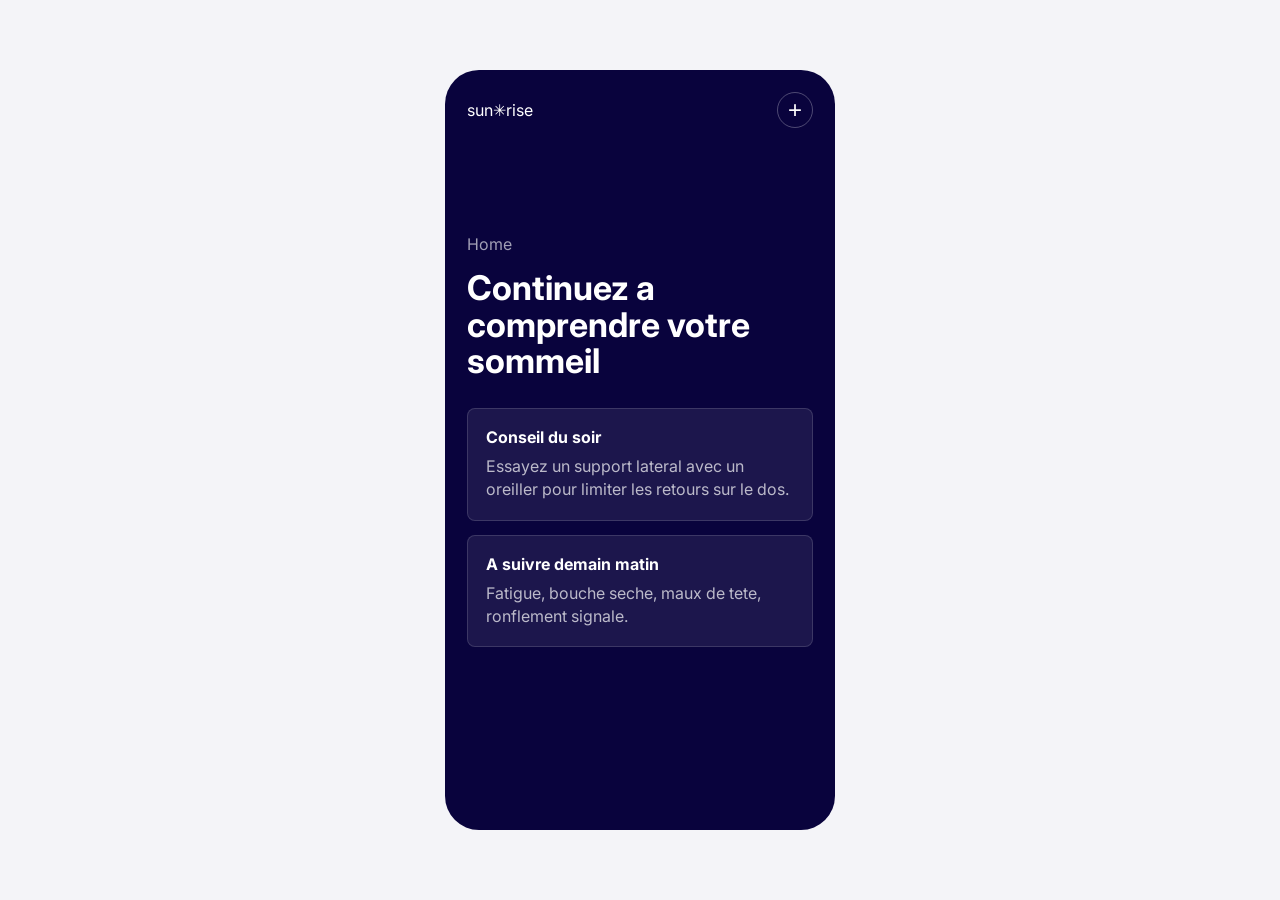
==== app/index.html @ aef542f1 "Segment Sunrise website and app prototype" ====
<!doctype html>
<html lang="fr">
  <head>
    <meta charset="UTF-8" />
    <meta name="viewport" content="width=device-width, initial-scale=1.0" />
    <title>Sunrise | App concept</title>
    <link rel="stylesheet" href="./styles.css" />
  </head>
  <body>
    <main class="app-shell">
      <section class="phone">
        <header>
          <span>sun✳rise</span>
          <button type="button">+</button>
        </header>
        <section class="app-content">
          <p>Home</p>
          <h1>Continuez a comprendre votre sommeil</h1>
          <article>
            <strong>Conseil du soir</strong>
            <span>Essayez un support lateral avec un oreiller pour limiter les retours sur le dos.</span>
          </article>
          <article>
            <strong>A suivre demain matin</strong>
            <span>Fatigue, bouche seche, maux de tete, ronflement signale.</span>
          </article>
        </section>
      </section>
    </main>
  </body>
</html>
---- app/styles.css ----
@import url('https://fonts.googleapis.com/css2?family=Inter:wght@400;600;700&display=swap');

* {
  box-sizing: border-box;
}

body {
  margin: 0;
  min-width: 320px;
  min-height: 100vh;
  display: grid;
  place-items: center;
  background: #f4f4f8;
  color: #fff;
  font-family: Inter, sans-serif;
}

.phone {
  width: min(390px, calc(100vw - 32px));
  min-height: 760px;
  padding: 22px;
  border-radius: 34px;
  background: #09033d;
}

.phone header {
  display: flex;
  align-items: center;
  justify-content: space-between;
}

.phone button {
  width: 36px;
  height: 36px;
  border: 1px solid rgba(255, 255, 255, 0.28);
  border-radius: 50%;
  background: transparent;
  color: #fff;
  font-size: 24px;
}

.app-content {
  padding-top: 90px;
}

.app-content p {
  color: rgba(255, 255, 255, 0.62);
}

.app-content h1 {
  margin: 0 0 28px;
  font-size: 34px;
  line-height: 1.08;
}

.app-content article {
  margin-top: 14px;
  padding: 18px;
  border: 1px solid rgba(255, 255, 255, 0.14);
  border-radius: 8px;
  background: rgba(255, 255, 255, 0.08);
}

.app-content strong,
.app-content span {
  display: block;
}

.app-content span {
  margin-top: 8px;
  color: rgba(255, 255, 255, 0.7);
  line-height: 1.45;
}
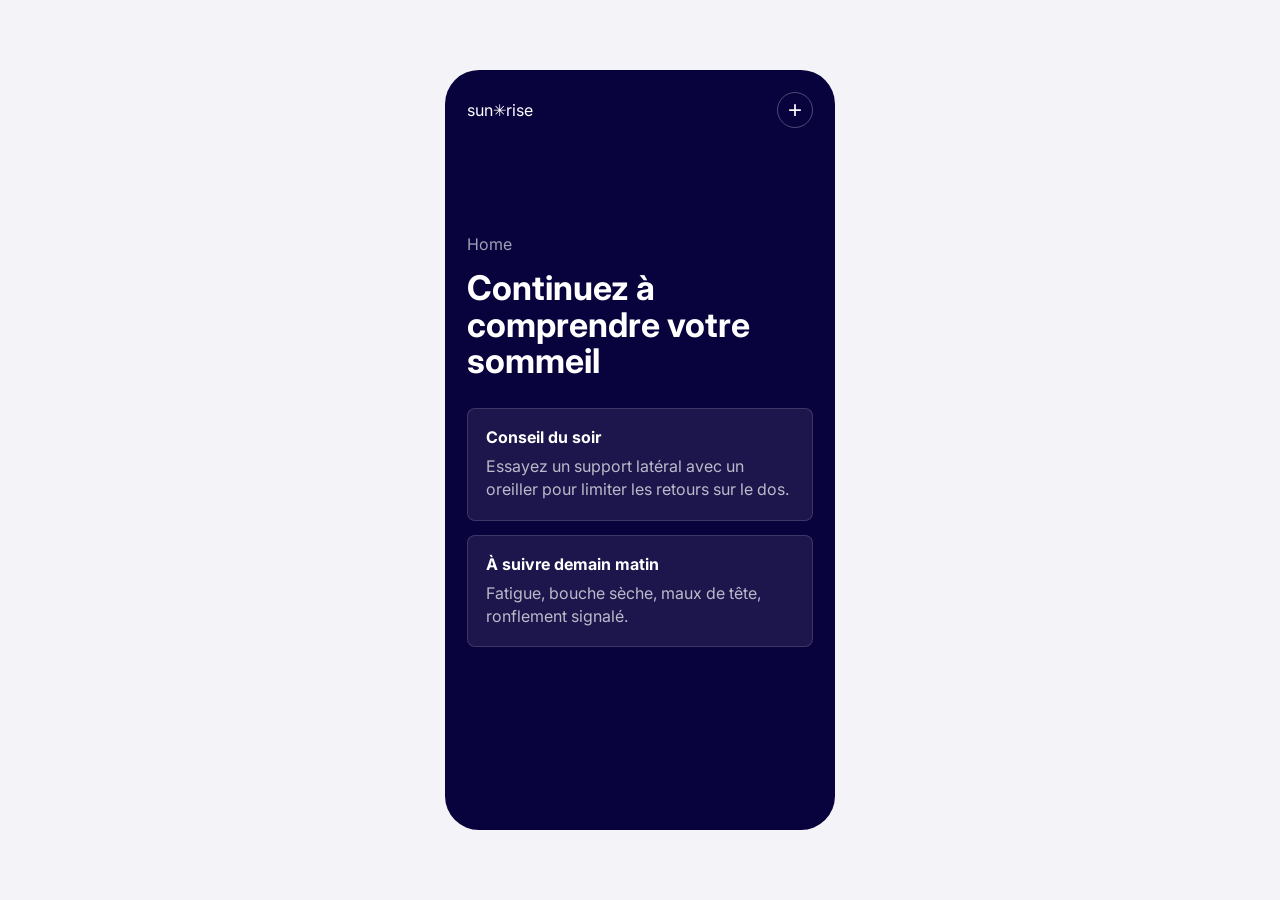
==== commit 66ed5976: "Polish Sunrise website app split" ====
--- a/app/index.html
+++ b/app/index.html
@@ -15,14 +15,14 @@
         </header>
         <section class="app-content">
           <p>Home</p>
-          <h1>Continuez a comprendre votre sommeil</h1>
+          <h1>Continuez à comprendre votre sommeil</h1>
           <article>
             <strong>Conseil du soir</strong>
-            <span>Essayez un support lateral avec un oreiller pour limiter les retours sur le dos.</span>
+            <span>Essayez un support latéral avec un oreiller pour limiter les retours sur le dos.</span>
           </article>
           <article>
-            <strong>A suivre demain matin</strong>
-            <span>Fatigue, bouche seche, maux de tete, ronflement signale.</span>
+            <strong>À suivre demain matin</strong>
+            <span>Fatigue, bouche sèche, maux de tête, ronflement signalé.</span>
           </article>
         </section>
       </section>
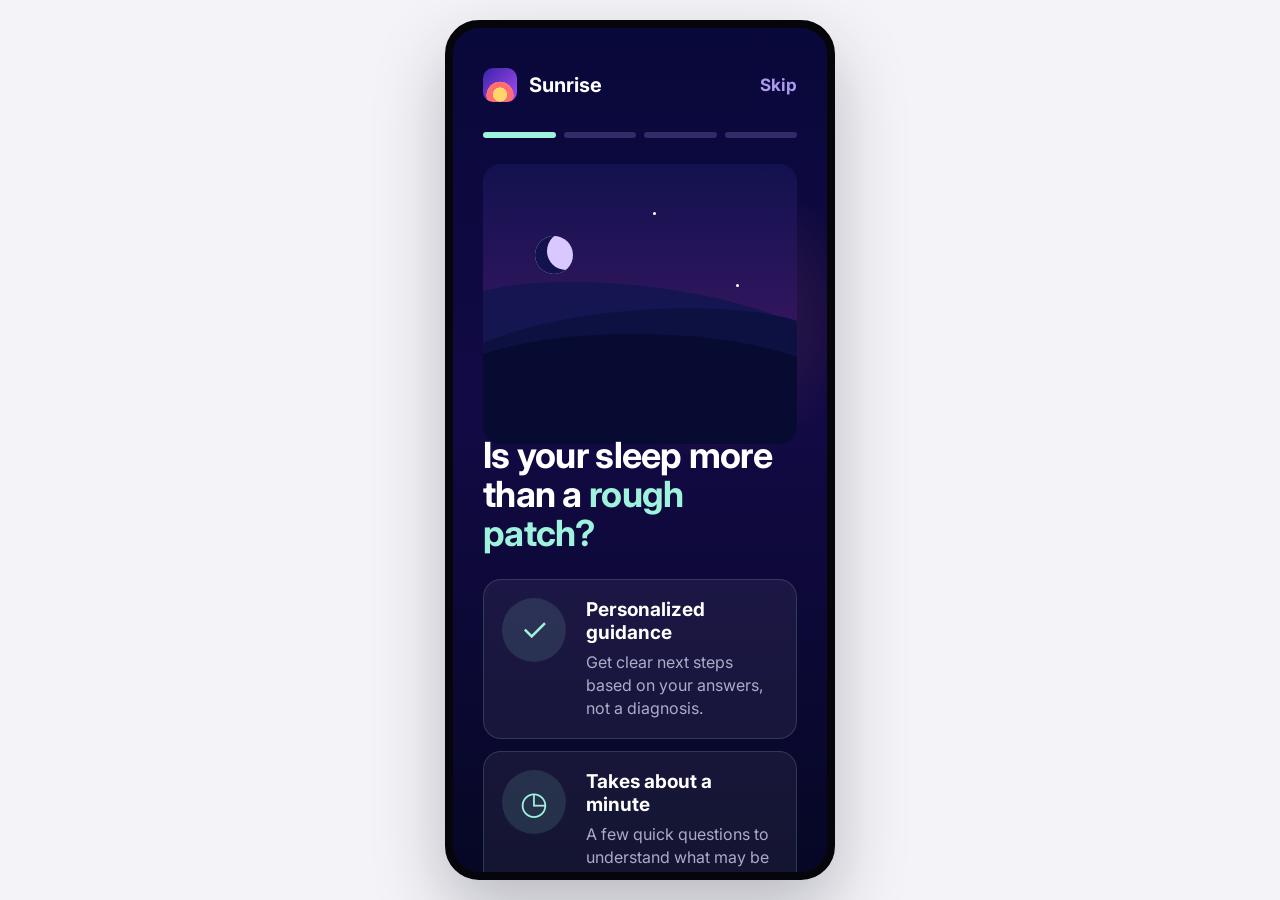
==== commit d1850c95: "Add Sunrise app onboarding prototype" ====
--- a/app/index.html
+++ b/app/index.html
@@ -7,23 +7,84 @@
     <link rel="stylesheet" href="./styles.css" />
   </head>
   <body>
-    <main class="app-shell">
+    <main class="app-shell" aria-label="Sunrise app prototype">
       <section class="phone">
-        <header>
-          <span>sun✳rise</span>
-          <button type="button">+</button>
-        </header>
-        <section class="app-content">
-          <p>Home</p>
-          <h1>Continuez à comprendre votre sommeil</h1>
-          <article>
-            <strong>Conseil du soir</strong>
-            <span>Essayez un support latéral avec un oreiller pour limiter les retours sur le dos.</span>
-          </article>
-          <article>
-            <strong>À suivre demain matin</strong>
-            <span>Fatigue, bouche sèche, maux de tête, ronflement signalé.</span>
-          </article>
+        <section class="screen intro-screen" aria-labelledby="intro-title">
+          <header class="app-topbar">
+            <div class="brand-lockup">
+              <div class="app-icon" aria-hidden="true"></div>
+              <strong>Sunrise</strong>
+            </div>
+            <a href="../website/apnee-du-sommeil.html">Skip</a>
+          </header>
+
+          <div class="progress-row" aria-hidden="true">
+            <span class="is-active"></span>
+            <span></span>
+            <span></span>
+            <span></span>
+          </div>
+
+          <div class="sleep-scene" aria-hidden="true">
+            <span class="moon"></span>
+            <span class="star star-one"></span>
+            <span class="star star-two"></span>
+            <span class="star star-three"></span>
+            <span class="sunrise"></span>
+            <span class="ridge ridge-back"></span>
+            <span class="ridge ridge-mid"></span>
+            <span class="ridge ridge-front"></span>
+          </div>
+
+          <section class="intro-copy">
+            <h1 id="intro-title">Is your sleep more than a <em>rough patch?</em></h1>
+            <article class="value-card">
+              <span class="card-icon shield-icon" aria-hidden="true"></span>
+              <div>
+                <strong>Personalized guidance</strong>
+                <p>Get clear next steps based on your answers, not a diagnosis.</p>
+              </div>
+            </article>
+            <article class="value-card">
+              <span class="card-icon clock-icon" aria-hidden="true"></span>
+              <div>
+                <strong>Takes about a minute</strong>
+                <p>A few quick questions to understand what may be disrupting your sleep.</p>
+              </div>
+            </article>
+            <a class="primary-action" href="#sleep-check">Let's get started</a>
+            <p class="secure-note">Private & secure</p>
+          </section>
+        </section>
+
+        <section id="sleep-check" class="screen question-screen" aria-labelledby="question-title">
+          <p class="eyebrow">Sleep check</p>
+          <h2 id="question-title">What have you already tried?</h2>
+          <div class="choice-list">
+            <button type="button">Changing sleep position</button>
+            <button type="button">Meditation or breathing</button>
+            <button type="button">Tracking symptoms</button>
+            <button type="button">Talking to a doctor without clear answers</button>
+          </div>
+        </section>
+
+        <section class="screen result-screen" aria-labelledby="result-title">
+          <p class="eyebrow">Your next steps</p>
+          <h2 id="result-title">Start with the smallest useful experiment.</h2>
+          <div class="recommendation-grid">
+            <article>
+              <strong>Tonight</strong>
+              <p>Try side-sleeping guidance and a short wind-down meditation.</p>
+            </article>
+            <article>
+              <strong>Learn</strong>
+              <p>Free education explains symptoms, sleep apnea signals, and when testing may help.</p>
+            </article>
+            <article>
+              <strong>Paid plan</strong>
+              <p>Unlock coaching, weekly check-ins, and the option to order a home sleep test.</p>
+            </article>
+          </div>
         </section>
       </section>
     </main>
--- a/app/styles.css
+++ b/app/styles.css
@@ -17,57 +17,269 @@
 
 .phone {
   width: min(390px, calc(100vw - 32px));
-  min-height: 760px;
+  height: min(860px, calc(100vh - 32px));
+  overflow-y: auto;
   padding: 22px;
   border-radius: 34px;
-  background: #09033d;
-}
-
-.phone header {
+  border: 8px solid #05050b;
+  background:
+    radial-gradient(circle at 70% 34%, rgba(255, 111, 91, 0.2), transparent 24%),
+    linear-gradient(180deg, #09083a 0%, #120a45 46%, #060725 100%);
+  box-shadow: 0 30px 70px rgba(10, 9, 32, 0.25);
+}
+
+.screen {
+  min-height: calc(100% - 4px);
+  padding: 18px 8px 26px;
+}
+
+.app-topbar,
+.brand-lockup {
   display: flex;
   align-items: center;
   justify-content: space-between;
 }
 
-.phone button {
-  width: 36px;
-  height: 36px;
-  border: 1px solid rgba(255, 255, 255, 0.28);
+.brand-lockup {
+  justify-content: flex-start;
+  gap: 12px;
+  font-size: 20px;
+}
+
+.app-topbar a {
+  color: #aa9bed;
+  font-size: 17px;
+  font-weight: 700;
+  text-decoration: none;
+}
+
+.app-icon {
+  width: 34px;
+  height: 34px;
+  border-radius: 10px;
+  background:
+    radial-gradient(circle at 50% 78%, #ffd66b 0 22%, transparent 23%),
+    radial-gradient(circle at 50% 80%, #ff6e72 0 42%, transparent 43%),
+    linear-gradient(135deg, #3924a8, #a94df5);
+}
+
+.progress-row {
+  margin: 30px 0 26px;
+  display: grid;
+  grid-template-columns: repeat(4, 1fr);
+  gap: 8px;
+}
+
+.progress-row span {
+  height: 6px;
+  border-radius: 999px;
+  background: rgba(170, 155, 237, 0.24);
+}
+
+.progress-row .is-active {
+  background: #9ff2dc;
+}
+
+.sleep-scene {
+  position: relative;
+  height: 280px;
+  overflow: hidden;
+  border-radius: 18px;
+  background:
+    radial-gradient(circle at 74% 74%, #ffdb84 0 9%, transparent 10%),
+    radial-gradient(circle at 72% 78%, rgba(255, 92, 113, 0.55), transparent 22%),
+    linear-gradient(180deg, #12124f 0%, #35165f 62%, #12092d 100%);
+}
+
+.moon {
+  position: absolute;
+  top: 72px;
+  left: 52px;
+  width: 38px;
+  height: 38px;
   border-radius: 50%;
-  background: transparent;
+  background: #d8c8ff;
+  box-shadow: 12px -4px 0 #12124f inset;
+}
+
+.star {
+  position: absolute;
+  width: 3px;
+  height: 3px;
+  border-radius: 50%;
+  background: #fff;
+}
+
+.star-one {
+  top: 48px;
+  left: 170px;
+}
+
+.star-two {
+  top: 120px;
+  right: 58px;
+}
+
+.star-three {
+  top: 156px;
+  left: 220px;
+}
+
+.ridge {
+  position: absolute;
+  right: -40px;
+  bottom: 0;
+  left: -40px;
+  height: 110px;
+  border-radius: 48% 52% 0 0;
+}
+
+.ridge-back {
+  bottom: 48px;
+  background: rgba(18, 21, 80, 0.88);
+  transform: rotate(6deg);
+}
+
+.ridge-mid {
+  bottom: 24px;
+  background: rgba(12, 17, 65, 0.94);
+  transform: rotate(-5deg);
+}
+
+.ridge-front {
+  background: #070b31;
+}
+
+.intro-copy {
+  margin-top: -8px;
+  position: relative;
+  z-index: 1;
+}
+
+.intro-copy h1 {
+  margin: 0 0 26px;
+  font-size: 36px;
+  line-height: 1.08;
+  letter-spacing: -0.02em;
+}
+
+.intro-copy h1 em {
+  color: #9ff2dc;
+  font-style: normal;
+}
+
+.value-card {
+  margin-top: 12px;
+  padding: 18px;
+  border: 1px solid rgba(159, 242, 220, 0.16);
+  border-radius: 18px;
+  background: rgba(255, 255, 255, 0.06);
+  display: grid;
+  grid-template-columns: 70px 1fr;
+  gap: 14px;
+}
+
+.card-icon {
+  width: 64px;
+  height: 64px;
+  border-radius: 50%;
+  background: rgba(159, 242, 220, 0.12);
+  display: grid;
+  place-items: center;
+}
+
+.card-icon::before {
+  color: #9ff2dc;
+  font-size: 32px;
+}
+
+.shield-icon::before {
+  content: "✓";
+}
+
+.clock-icon::before {
+  content: "◷";
+}
+
+.value-card strong,
+.recommendation-grid strong {
+  display: block;
+  font-size: 19px;
+}
+
+.value-card p,
+.recommendation-grid p {
+  margin: 7px 0 0;
+  color: rgba(232, 229, 255, 0.72);
+  line-height: 1.45;
+}
+
+.primary-action {
+  min-height: 64px;
+  margin-top: 22px;
+  border-radius: 999px;
+  background: linear-gradient(90deg, #8df0d0, #d5f4ff);
+  color: #09083a;
+  display: flex;
+  align-items: center;
+  justify-content: center;
+  font-size: 20px;
+  font-weight: 800;
+  text-decoration: none;
+}
+
+.secure-note {
+  margin: 18px 0 0;
+  color: #aa9bed;
+  text-align: center;
+}
+
+.question-screen,
+.result-screen {
+  border-top: 1px solid rgba(255, 255, 255, 0.12);
+}
+
+.eyebrow {
+  margin: 0 0 12px;
+  color: #9ff2dc;
+  font-size: 13px;
+  font-weight: 800;
+  letter-spacing: 0.12em;
+  text-transform: uppercase;
+}
+
+.question-screen h2,
+.result-screen h2 {
+  margin: 0 0 22px;
+  font-size: 30px;
+  line-height: 1.1;
+}
+
+.choice-list {
+  display: grid;
+  gap: 12px;
+}
+
+.choice-list button {
+  min-height: 58px;
+  padding: 0 18px;
+  border: 1px solid rgba(255, 255, 255, 0.14);
+  border-radius: 16px;
+  background: rgba(255, 255, 255, 0.07);
   color: #fff;
-  font-size: 24px;
-}
-
-.app-content {
-  padding-top: 90px;
-}
-
-.app-content p {
-  color: rgba(255, 255, 255, 0.62);
-}
-
-.app-content h1 {
-  margin: 0 0 28px;
-  font-size: 34px;
-  line-height: 1.08;
-}
-
-.app-content article {
-  margin-top: 14px;
+  font: inherit;
+  font-weight: 700;
+  text-align: left;
+}
+
+.recommendation-grid {
+  display: grid;
+  gap: 12px;
+}
+
+.recommendation-grid article {
   padding: 18px;
   border: 1px solid rgba(255, 255, 255, 0.14);
-  border-radius: 8px;
+  border-radius: 16px;
   background: rgba(255, 255, 255, 0.08);
 }
-
-.app-content strong,
-.app-content span {
-  display: block;
-}
-
-.app-content span {
-  margin-top: 8px;
-  color: rgba(255, 255, 255, 0.7);
-  line-height: 1.45;
-}
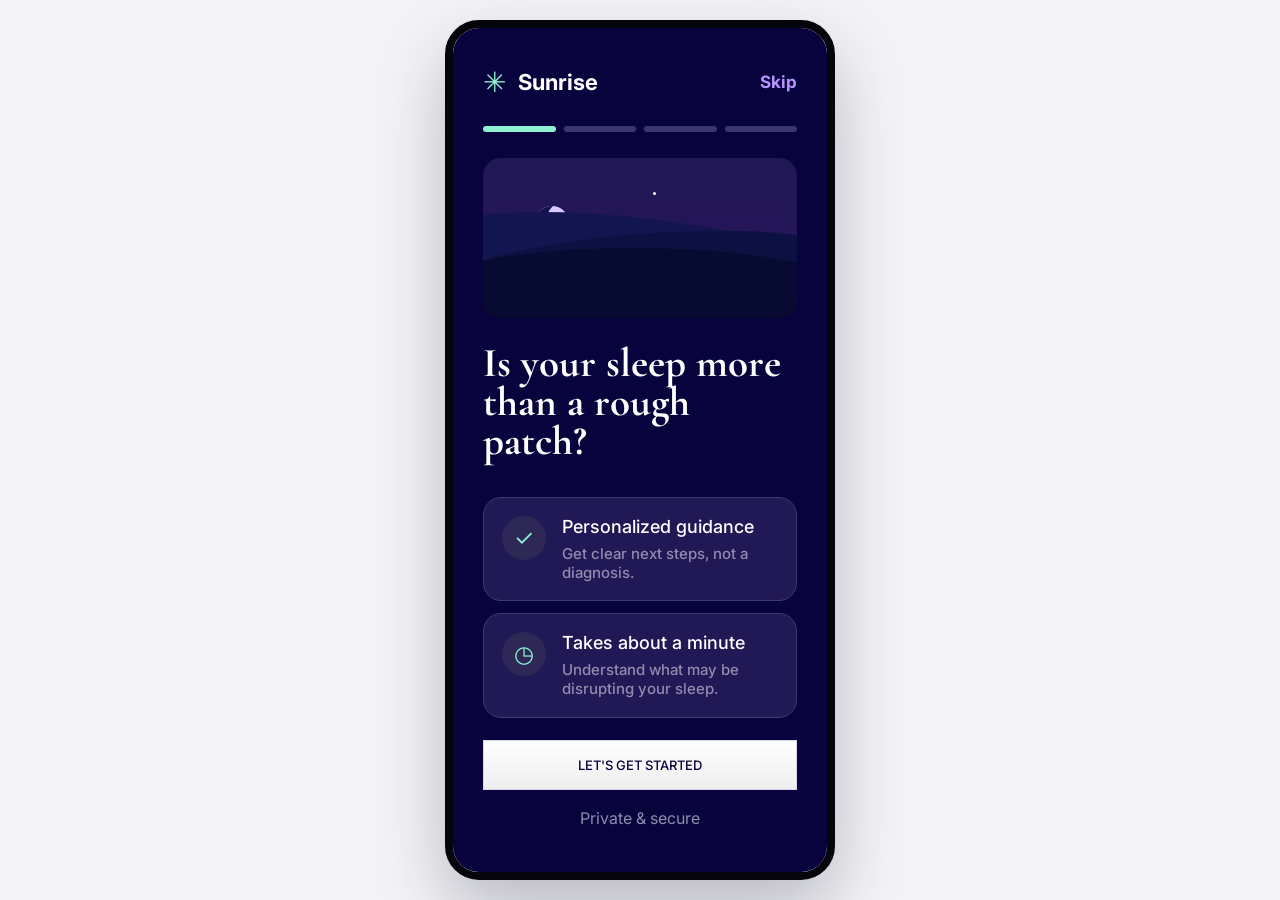
==== commit 611b630a: "Simplify Sunrise app onboarding screen" ====
--- a/app/index.html
+++ b/app/index.html
@@ -1,92 +1,85 @@
 <!doctype html>
 <html lang="fr">
-  <head>
-    <meta charset="UTF-8" />
-    <meta name="viewport" content="width=device-width, initial-scale=1.0" />
-    <title>Sunrise | App concept</title>
-    <link rel="stylesheet" href="./styles.css" />
-  </head>
-  <body>
-    <main class="app-shell" aria-label="Sunrise app prototype">
-      <section class="phone">
-        <section class="screen intro-screen" aria-labelledby="intro-title">
-          <header class="app-topbar">
-            <div class="brand-lockup">
-              <div class="app-icon" aria-hidden="true"></div>
-              <strong>Sunrise</strong>
-            </div>
-            <a href="../website/apnee-du-sommeil.html">Skip</a>
-          </header>
+    <head>
+        <meta charset="UTF-8" />
+        <meta name="viewport" content="width=device-width, initial-scale=1.0" />
+        <title>Sunrise | App concept</title>
+        <link rel="icon" href="../assets/favicon.ico" sizes="any" />
+        <link rel="stylesheet" href="./styles.css" />
+    </head>
+    <body>
+        <main class="app-shell" aria-label="Sunrise app prototype">
+            <section class="phone">
+                <section
+                    class="screen intro-screen"
+                    aria-labelledby="intro-title"
+                >
+                    <header class="app-topbar">
+                        <div class="brand-lockup">
+                            <span class="app-icon" aria-hidden="true"
+                                >&#10035;</span
+                            >
+                            <strong>Sunrise</strong>
+                        </div>
+                        <a href="../website/apnee-du-sommeil.html">Skip</a>
+                    </header>
 
-          <div class="progress-row" aria-hidden="true">
-            <span class="is-active"></span>
-            <span></span>
-            <span></span>
-            <span></span>
-          </div>
+                    <div class="progress-row" aria-hidden="true">
+                        <span class="is-active"></span>
+                        <span></span>
+                        <span></span>
+                        <span></span>
+                    </div>
 
-          <div class="sleep-scene" aria-hidden="true">
-            <span class="moon"></span>
-            <span class="star star-one"></span>
-            <span class="star star-two"></span>
-            <span class="star star-three"></span>
-            <span class="sunrise"></span>
-            <span class="ridge ridge-back"></span>
-            <span class="ridge ridge-mid"></span>
-            <span class="ridge ridge-front"></span>
-          </div>
+                    <div class="sleep-scene" aria-hidden="true">
+                        <span class="moon"></span>
+                        <span class="star star-one"></span>
+                        <span class="star star-two"></span>
+                        <span class="star star-three"></span>
+                        <span class="sunrise"></span>
+                        <span class="ridge ridge-back"></span>
+                        <span class="ridge ridge-mid"></span>
+                        <span class="ridge ridge-front"></span>
+                    </div>
 
-          <section class="intro-copy">
-            <h1 id="intro-title">Is your sleep more than a <em>rough patch?</em></h1>
-            <article class="value-card">
-              <span class="card-icon shield-icon" aria-hidden="true"></span>
-              <div>
-                <strong>Personalized guidance</strong>
-                <p>Get clear next steps based on your answers, not a diagnosis.</p>
-              </div>
-            </article>
-            <article class="value-card">
-              <span class="card-icon clock-icon" aria-hidden="true"></span>
-              <div>
-                <strong>Takes about a minute</strong>
-                <p>A few quick questions to understand what may be disrupting your sleep.</p>
-              </div>
-            </article>
-            <a class="primary-action" href="#sleep-check">Let's get started</a>
-            <p class="secure-note">Private & secure</p>
-          </section>
-        </section>
-
-        <section id="sleep-check" class="screen question-screen" aria-labelledby="question-title">
-          <p class="eyebrow">Sleep check</p>
-          <h2 id="question-title">What have you already tried?</h2>
-          <div class="choice-list">
-            <button type="button">Changing sleep position</button>
-            <button type="button">Meditation or breathing</button>
-            <button type="button">Tracking symptoms</button>
-            <button type="button">Talking to a doctor without clear answers</button>
-          </div>
-        </section>
-
-        <section class="screen result-screen" aria-labelledby="result-title">
-          <p class="eyebrow">Your next steps</p>
-          <h2 id="result-title">Start with the smallest useful experiment.</h2>
-          <div class="recommendation-grid">
-            <article>
-              <strong>Tonight</strong>
-              <p>Try side-sleeping guidance and a short wind-down meditation.</p>
-            </article>
-            <article>
-              <strong>Learn</strong>
-              <p>Free education explains symptoms, sleep apnea signals, and when testing may help.</p>
-            </article>
-            <article>
-              <strong>Paid plan</strong>
-              <p>Unlock coaching, weekly check-ins, and the option to order a home sleep test.</p>
-            </article>
-          </div>
-        </section>
-      </section>
-    </main>
-  </body>
+                    <section class="intro-copy">
+                        <h1 id="intro-title">
+                            Is your sleep more than a <em>rough patch?</em>
+                        </h1>
+                        <article class="value-card">
+                            <span
+                                class="card-icon shield-icon"
+                                aria-hidden="true"
+                            ></span>
+                            <div>
+                                <strong>Personalized guidance</strong>
+                                <p>Get clear next steps, not a diagnosis.</p>
+                            </div>
+                        </article>
+                        <article class="value-card">
+                            <span
+                                class="card-icon clock-icon"
+                                aria-hidden="true"
+                            ></span>
+                            <div>
+                                <strong>Takes about a minute</strong>
+                                <p>
+                                    Understand what may be disrupting your
+                                    sleep.
+                                </p>
+                            </div>
+                        </article>
+                        <footer class="intro-footer">
+                            <a
+                                class="primary-action"
+                                href="../website/apnee-du-sommeil.html"
+                                >Let's get started</a
+                            >
+                            <p class="secure-note">Private & secure</p>
+                        </footer>
+                    </section>
+                </section>
+            </section>
+        </main>
+    </body>
 </html>
--- a/app/styles.css
+++ b/app/styles.css
@@ -1,4 +1,17 @@
-@import url('https://fonts.googleapis.com/css2?family=Inter:wght@400;600;700&display=swap');
+@import url("https://fonts.googleapis.com/css2?family=Cormorant+Garamond:ital,wght@0,600;0,700;1,500;1,600&family=Inter:wght@400;500;600;700&display=swap");
+
+:root {
+  --color-app-bg: #09033d;
+  --color-app-panel: #1a124f;
+  --color-app-panel-soft: #211856;
+  --color-app-line: #40396e;
+  --color-app-text: #ffffff;
+  --color-app-muted: #918bad;
+  --color-app-accent: #8df0d0;
+  --color-app-link: #b594ff;
+  --font-body: Inter, sans-serif;
+  --font-display: "Cormorant Garamond", serif;
+}
 
 * {
   box-sizing: border-box;
@@ -11,26 +24,31 @@
   display: grid;
   place-items: center;
   background: #f4f4f8;
-  color: #fff;
-  font-family: Inter, sans-serif;
+  color: var(--color-app-text);
+  font-family: var(--font-body);
 }
 
 .phone {
   width: min(390px, calc(100vw - 32px));
   height: min(860px, calc(100vh - 32px));
   overflow-y: auto;
+  scrollbar-width: none;
   padding: 22px;
   border-radius: 34px;
   border: 8px solid #05050b;
-  background:
-    radial-gradient(circle at 70% 34%, rgba(255, 111, 91, 0.2), transparent 24%),
-    linear-gradient(180deg, #09083a 0%, #120a45 46%, #060725 100%);
+  background: var(--color-app-bg);
   box-shadow: 0 30px 70px rgba(10, 9, 32, 0.25);
+}
+
+.phone::-webkit-scrollbar {
+  display: none;
 }
 
 .screen {
   min-height: calc(100% - 4px);
   padding: 18px 8px 26px;
+  display: flex;
+  flex-direction: column;
 }
 
 .app-topbar,
@@ -43,24 +61,25 @@
 .brand-lockup {
   justify-content: flex-start;
   gap: 12px;
-  font-size: 20px;
+  font-size: 22px;
+}
+
+.brand-lockup strong {
+  font-weight: 700;
 }
 
 .app-topbar a {
-  color: #aa9bed;
+  color: var(--color-app-link);
   font-size: 17px;
   font-weight: 700;
   text-decoration: none;
 }
 
 .app-icon {
-  width: 34px;
-  height: 34px;
-  border-radius: 10px;
-  background:
-    radial-gradient(circle at 50% 78%, #ffd66b 0 22%, transparent 23%),
-    radial-gradient(circle at 50% 80%, #ff6e72 0 42%, transparent 43%),
-    linear-gradient(135deg, #3924a8, #a94df5);
+  color: var(--color-app-accent);
+  font-size: 28px;
+  font-weight: 400;
+  line-height: 1;
 }
 
 .progress-row {
@@ -73,30 +92,30 @@
 .progress-row span {
   height: 6px;
   border-radius: 999px;
-  background: rgba(170, 155, 237, 0.24);
+  background: #3d356c;
 }
 
 .progress-row .is-active {
-  background: #9ff2dc;
+  background: var(--color-app-accent);
 }
 
 .sleep-scene {
   position: relative;
-  height: 280px;
+  height: 160px;
   overflow: hidden;
   border-radius: 18px;
   background:
     radial-gradient(circle at 74% 74%, #ffdb84 0 9%, transparent 10%),
     radial-gradient(circle at 72% 78%, rgba(255, 92, 113, 0.55), transparent 22%),
-    linear-gradient(180deg, #12124f 0%, #35165f 62%, #12092d 100%);
+    linear-gradient(180deg, #211856 0%, #25155a 62%, #09033d 100%);
 }
 
 .moon {
   position: absolute;
-  top: 72px;
+  top: 48px;
   left: 52px;
-  width: 38px;
-  height: 38px;
+  width: 34px;
+  height: 34px;
   border-radius: 50%;
   background: #d8c8ff;
   box-shadow: 12px -4px 0 #12124f inset;
@@ -111,17 +130,17 @@
 }
 
 .star-one {
-  top: 48px;
+  top: 34px;
   left: 170px;
 }
 
 .star-two {
-  top: 120px;
+  top: 82px;
   right: 58px;
 }
 
 .star-three {
-  top: 156px;
+  top: 104px;
   left: 220px;
 }
 
@@ -130,19 +149,19 @@
   right: -40px;
   bottom: 0;
   left: -40px;
-  height: 110px;
+  height: 70px;
   border-radius: 48% 52% 0 0;
 }
 
 .ridge-back {
-  bottom: 48px;
-  background: rgba(18, 21, 80, 0.88);
+  bottom: 30px;
+  background: #121550;
   transform: rotate(6deg);
 }
 
 .ridge-mid {
-  bottom: 24px;
-  background: rgba(12, 17, 65, 0.94);
+  bottom: 14px;
+  background: #0c1141;
   transform: rotate(-5deg);
 }
 
@@ -151,46 +170,51 @@
 }
 
 .intro-copy {
-  margin-top: -8px;
+  margin-top: 26px;
   position: relative;
   z-index: 1;
+  flex: 1;
+  display: flex;
+  flex-direction: column;
 }
 
 .intro-copy h1 {
-  margin: 0 0 26px;
-  font-size: 36px;
-  line-height: 1.08;
-  letter-spacing: -0.02em;
+  margin: 0 0 24px;
+  font-family: var(--font-display);
+  font-size: 41px;
+  font-weight: 700;
+  line-height: 0.95;
+  letter-spacing: 0;
 }
 
 .intro-copy h1 em {
-  color: #9ff2dc;
+  color: inherit;
   font-style: normal;
 }
 
 .value-card {
   margin-top: 12px;
   padding: 18px;
-  border: 1px solid rgba(159, 242, 220, 0.16);
+  border: 1px solid var(--color-app-line);
   border-radius: 18px;
-  background: rgba(255, 255, 255, 0.06);
-  display: grid;
-  grid-template-columns: 70px 1fr;
-  gap: 14px;
+  background: var(--color-app-panel-soft);
+  display: grid;
+  grid-template-columns: 48px 1fr;
+  gap: 12px;
 }
 
 .card-icon {
-  width: 64px;
-  height: 64px;
+  width: 44px;
+  height: 44px;
   border-radius: 50%;
-  background: rgba(159, 242, 220, 0.12);
+  background: #2d2855;
   display: grid;
   place-items: center;
 }
 
 .card-icon::before {
-  color: #9ff2dc;
-  font-size: 32px;
+  color: var(--color-app-accent);
+  font-size: 23px;
 }
 
 .shield-icon::before {
@@ -201,85 +225,44 @@
   content: "◷";
 }
 
-.value-card strong,
-.recommendation-grid strong {
+.value-card strong {
   display: block;
-  font-size: 19px;
-}
-
-.value-card p,
-.recommendation-grid p {
+  color: var(--color-app-text);
+  font-size: 18px;
+  font-weight: 500;
+  line-height: 1.22;
+}
+
+.value-card p {
   margin: 7px 0 0;
-  color: rgba(232, 229, 255, 0.72);
-  line-height: 1.45;
+  color: var(--color-app-muted);
+  font-size: 15px;
+  font-weight: 500;
+  line-height: 1.25;
+}
+
+.intro-footer {
+  margin-top: auto;
+  padding-top: 22px;
 }
 
 .primary-action {
-  min-height: 64px;
-  margin-top: 22px;
-  border-radius: 999px;
-  background: linear-gradient(90deg, #8df0d0, #d5f4ff);
-  color: #09083a;
+  min-height: 50px;
+  border: 1px solid #d8d6e7;
+  border-radius: 0;
+  background: linear-gradient(180deg, #ffffff, #eeeeee);
+  color: var(--color-app-bg);
   display: flex;
   align-items: center;
   justify-content: center;
-  font-size: 20px;
-  font-weight: 800;
+  font-size: 13px;
+  font-weight: 500;
+  text-transform: uppercase;
   text-decoration: none;
 }
 
 .secure-note {
   margin: 18px 0 0;
-  color: #aa9bed;
+  color: var(--color-app-muted);
   text-align: center;
 }
-
-.question-screen,
-.result-screen {
-  border-top: 1px solid rgba(255, 255, 255, 0.12);
-}
-
-.eyebrow {
-  margin: 0 0 12px;
-  color: #9ff2dc;
-  font-size: 13px;
-  font-weight: 800;
-  letter-spacing: 0.12em;
-  text-transform: uppercase;
-}
-
-.question-screen h2,
-.result-screen h2 {
-  margin: 0 0 22px;
-  font-size: 30px;
-  line-height: 1.1;
-}
-
-.choice-list {
-  display: grid;
-  gap: 12px;
-}
-
-.choice-list button {
-  min-height: 58px;
-  padding: 0 18px;
-  border: 1px solid rgba(255, 255, 255, 0.14);
-  border-radius: 16px;
-  background: rgba(255, 255, 255, 0.07);
-  color: #fff;
-  font: inherit;
-  font-weight: 700;
-  text-align: left;
-}
-
-.recommendation-grid {
-  display: grid;
-  gap: 12px;
-}
-
-.recommendation-grid article {
-  padding: 18px;
-  border: 1px solid rgba(255, 255, 255, 0.14);
-  border-radius: 16px;
-  background: rgba(255, 255, 255, 0.08);
-}
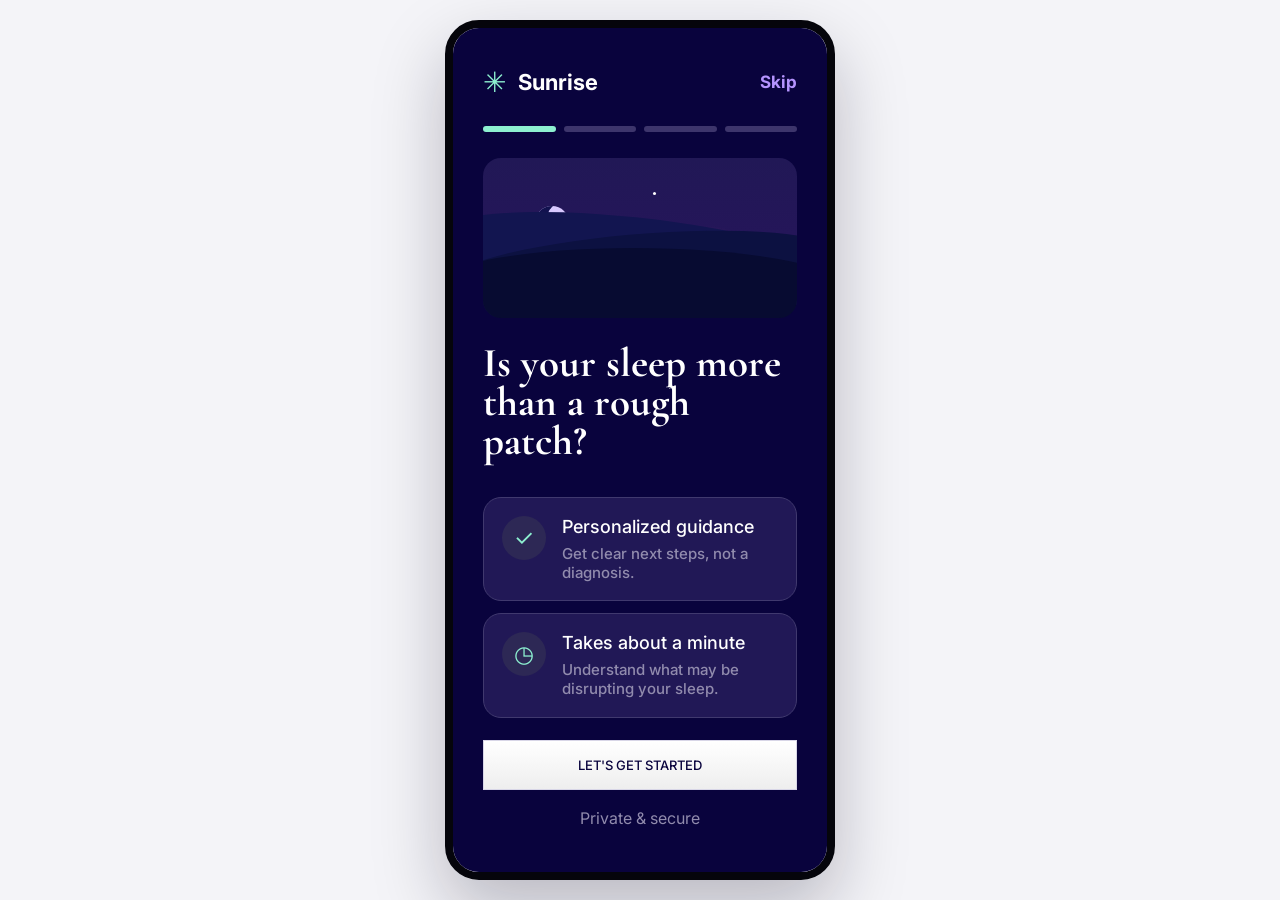
==== commit 8d35e111: "fix AI slop" ====
--- a/app/index.html
+++ b/app/index.html
@@ -13,6 +13,7 @@
                 <section
                     class="screen intro-screen"
                     aria-labelledby="intro-title"
+                    id="intro"
                 >
                     <header class="app-topbar">
                         <div class="brand-lockup">
@@ -70,13 +71,208 @@
                             </div>
                         </article>
                         <footer class="intro-footer">
-                            <a
-                                class="primary-action"
-                                href="../website/apnee-du-sommeil.html"
+                            <a class="primary-action" href="#questionnaire"
                                 >Let's get started</a
                             >
                             <p class="secure-note">Private & secure</p>
                         </footer>
+                    </section>
+                </section>
+
+                <section
+                    class="screen questionnaire-screen"
+                    id="questionnaire"
+                    aria-labelledby="questionnaire-title"
+                >
+                    <header class="app-topbar">
+                        <div class="brand-lockup">
+                            <span class="app-icon" aria-hidden="true"
+                                >&#10035;</span
+                            >
+                            <strong>Sunrise</strong>
+                        </div>
+                        <a href="#intro">Back</a>
+                    </header>
+
+                    <div class="progress-row" aria-hidden="true">
+                        <span></span>
+                        <span class="is-active"></span>
+                        <span></span>
+                        <span></span>
+                    </div>
+
+                    <section class="questionnaire-copy">
+                        <p class="screen-kicker">Sleep check-in</p>
+                        <h2 id="questionnaire-title">What brought you here?</h2>
+                    </section>
+
+                    <form class="questionnaire-card">
+                        <fieldset>
+                            <label>
+                                <input type="radio" name="concern" checked />
+                                Loud snoring or pauses in breathing
+                            </label>
+                            <label>
+                                <input type="radio" name="concern" />
+                                Waking tired after a full night
+                            </label>
+                            <label>
+                                <input type="radio" name="concern" />
+                                Trouble focusing during the day
+                            </label>
+                        </fieldset>
+
+                        <label class="select-field">
+                            How often does it happen?
+                            <select name="frequency">
+                                <option>Most nights</option>
+                                <option>A few nights a week</option>
+                                <option>Occasionally</option>
+                            </select>
+                        </label>
+
+                        <label class="range-field">
+                            Morning energy
+                            <input
+                                type="range"
+                                min="1"
+                                max="5"
+                                value="2"
+                                name="energy"
+                            />
+                        </label>
+                        <footer class="intro-footer">
+                            <a class="primary-action" href="#story"
+                                >See my path</a
+                            >
+                        </footer>
+                    </form>
+
+                    <section
+                        class="screen story-screen"
+                        id="story"
+                        aria-labelledby="story-title"
+                    >
+                        <header class="app-topbar">
+                            <div class="brand-lockup">
+                                <span class="app-icon" aria-hidden="true"
+                                    >&#10035;</span
+                                >
+                                <strong>Sunrise</strong>
+                            </div>
+                            <a href="#questionnaire">Back</a>
+                        </header>
+
+                        <div class="progress-row" aria-hidden="true">
+                            <span></span>
+                            <span></span>
+                            <span class="is-active"></span>
+                            <span></span>
+                        </div>
+
+                        <section class="story-panel emotional-panel">
+                            <div class="story-copy">
+                                <h3>Sleep shapes how you live.</h3>
+                                <p>
+                                    Better sleep is not only about nights. It
+                                    can change your energy, focus, patience, and
+                                    how present you feel during the day.
+                                </p>
+                            </div>
+                        </section>
+                        <section class="story-panel aha-panel">
+                            <div class="story-copy">
+                                <h3>
+                                    One clear signal can unlock the next step.
+                                </h3>
+                                <p>
+                                    Sunrise can help connect what happens during
+                                    sleep with what you feel during the day, so
+                                    coaching or a home test feels like a logical
+                                    next move instead of a leap.
+                                </p>
+                            </div>
+                            <div
+                                class="story-figure path-figure"
+                                aria-hidden="true"
+                            >
+                                <span class="path-node node-one"></span>
+                                <span class="path-node node-two"></span>
+                                <span class="path-node node-three"></span>
+                                <span class="path-node node-four"></span>
+                            </div>
+                        </section>
+                        <footer class="intro-footer">
+                            <a class="primary-action" href="#paywall"
+                                >Let's do something about it</a
+                            >
+                        </footer>
+                    </section>
+
+                    <section
+                        class="screen paywall-screen menu-preview"
+                        id="paywall"
+                        aria-label="Sunrise app menu preview"
+                    >
+                        <header class="app-topbar">
+                            <div class="brand-lockup">
+                                <span class="app-icon" aria-hidden="true"
+                                    >&#10035;</span
+                                >
+                                <strong>Sunrise</strong>
+                            </div>
+                            <a href="#intro-title">Back</a>
+                        </header>
+
+                        <div class="progress-row" aria-hidden="true">
+                            <span></span>
+                            <span></span>
+                            <span></span>
+                            <span class="is-active"></span>
+                        </div>
+                        <article class="menu-panel education-panel">
+                            <div>
+                                <span class="menu-label">Free</span>
+                                <h3>Education</h3>
+                                <p>
+                                    Short lessons on sleep apnea signs, risk
+                                    factors, and what to ask a clinician.
+                                </p>
+                            </div>
+                            <ul>
+                                <li>Sleep apnea basics</li>
+                                <li>Checklist for your next appointment</li>
+                                <li>Partner conversation guide</li>
+                            </ul>
+                        </article>
+
+                        <article class="menu-panel coaching-panel">
+                            <div>
+                                <span class="menu-label">EUR 2.99/month</span>
+                                <h3>Coaching</h3>
+                                <p>
+                                    Gentle nudges, habit tracking, and weekly
+                                    support while you prepare next steps.
+                                </p>
+                            </div>
+                            <ul>
+                                <li>Weekly sleep plan</li>
+                                <li>Symptom tracking</li>
+                                <li>Coach check-ins</li>
+                            </ul>
+                        </article>
+
+                        <article class="menu-panel kit-panel">
+                            <div>
+                                <span class="menu-label">Test kit</span>
+                                <h3>At-home test</h3>
+                                <p>
+                                    Order a Sunrise test kit when questionnaire
+                                    answers point to stronger screening needs.
+                                </p>
+                            </div>
+                            <a href="../website/commander.html">Buy kit</a>
+                        </article>
                     </section>
                 </section>
             </section>
--- a/app/styles.css
+++ b/app/styles.css
@@ -1,268 +1,678 @@
 @import url("https://fonts.googleapis.com/css2?family=Cormorant+Garamond:ital,wght@0,600;0,700;1,500;1,600&family=Inter:wght@400;500;600;700&display=swap");
 
 :root {
-  --color-app-bg: #09033d;
-  --color-app-panel: #1a124f;
-  --color-app-panel-soft: #211856;
-  --color-app-line: #40396e;
-  --color-app-text: #ffffff;
-  --color-app-muted: #918bad;
-  --color-app-accent: #8df0d0;
-  --color-app-link: #b594ff;
-  --font-body: Inter, sans-serif;
-  --font-display: "Cormorant Garamond", serif;
+    --color-app-bg: #09033d;
+    --color-app-panel: #1a124f;
+    --color-app-panel-soft: #211856;
+    --color-app-line: #40396e;
+    --color-app-text: #ffffff;
+    --color-app-muted: #918bad;
+    --color-app-accent: #8df0d0;
+    --color-app-link: #b594ff;
+    --font-body: Inter, sans-serif;
+    --font-display: "Cormorant Garamond", serif;
+
+    --space-1: 5px;
+    --space-2: 8px;
+    --space-3: 12px;
+    --space-4: 16px;
+    --space-5: 20px;
+    --space-6: 24px;
+    --space-7: 28px;
+    --space-8: 34px;
+    --space-9: 42px;
+    --space-10: 56px;
+    --space-11: 72px;
 }
 
 * {
-  box-sizing: border-box;
+    box-sizing: border-box;
 }
 
 body {
-  margin: 0;
-  min-width: 320px;
-  min-height: 100vh;
-  display: grid;
-  place-items: center;
-  background: #f4f4f8;
-  color: var(--color-app-text);
-  font-family: var(--font-body);
+    margin: 0;
+    min-width: 320px;
+    min-height: 100vh;
+    display: grid;
+    place-items: center;
+    background: #f4f4f8;
+    color: var(--color-app-text);
+    font-family: var(--font-body);
 }
 
 .phone {
-  width: min(390px, calc(100vw - 32px));
-  height: min(860px, calc(100vh - 32px));
-  overflow-y: auto;
-  scrollbar-width: none;
-  padding: 22px;
-  border-radius: 34px;
-  border: 8px solid #05050b;
-  background: var(--color-app-bg);
-  box-shadow: 0 30px 70px rgba(10, 9, 32, 0.25);
+    width: min(390px, calc(100vw - 32px));
+    height: min(860px, calc(100vh - 32px));
+    overflow-y: auto;
+    scroll-behavior: smooth;
+    scrollbar-width: none;
+    padding: 22px;
+    border-radius: 34px;
+    border: 8px solid #05050b;
+    background: var(--color-app-bg);
+    box-shadow: 0 30px 70px rgba(10, 9, 32, 0.25);
 }
 
 .phone::-webkit-scrollbar {
-  display: none;
+    display: none;
 }
 
 .screen {
-  min-height: calc(100% - 4px);
-  padding: 18px 8px 26px;
-  display: flex;
-  flex-direction: column;
+    min-height: calc(100% - 4px);
+    padding: 18px 8px 26px;
+    display: flex;
+    flex-direction: column;
+}
+
+.screen + .screen {
+    margin-top: 32px;
+    border-top: 1px solid var(--color-app-line);
 }
 
 .app-topbar,
 .brand-lockup {
-  display: flex;
-  align-items: center;
-  justify-content: space-between;
+    display: flex;
+    align-items: center;
+    justify-content: space-between;
 }
 
 .brand-lockup {
-  justify-content: flex-start;
-  gap: 12px;
-  font-size: 22px;
+    justify-content: flex-start;
+    gap: 12px;
+    font-size: 22px;
 }
 
 .brand-lockup strong {
-  font-weight: 700;
+    font-weight: 700;
 }
 
 .app-topbar a {
-  color: var(--color-app-link);
-  font-size: 17px;
-  font-weight: 700;
-  text-decoration: none;
+    color: var(--color-app-link);
+    font-size: 17px;
+    font-weight: 700;
+    text-decoration: none;
 }
 
 .app-icon {
-  color: var(--color-app-accent);
-  font-size: 28px;
-  font-weight: 400;
-  line-height: 1;
+    color: var(--color-app-accent);
+    font-size: 28px;
+    font-weight: 400;
+    line-height: 1;
 }
 
 .progress-row {
-  margin: 30px 0 26px;
-  display: grid;
-  grid-template-columns: repeat(4, 1fr);
-  gap: 8px;
+    margin: 30px 0 26px;
+    display: grid;
+    grid-template-columns: repeat(4, 1fr);
+    gap: 8px;
 }
 
 .progress-row span {
-  height: 6px;
-  border-radius: 999px;
-  background: #3d356c;
+    height: 6px;
+    border-radius: 999px;
+    background: #3d356c;
 }
 
 .progress-row .is-active {
-  background: var(--color-app-accent);
+    background: var(--color-app-accent);
 }
 
 .sleep-scene {
-  position: relative;
-  height: 160px;
-  overflow: hidden;
-  border-radius: 18px;
-  background:
-    radial-gradient(circle at 74% 74%, #ffdb84 0 9%, transparent 10%),
-    radial-gradient(circle at 72% 78%, rgba(255, 92, 113, 0.55), transparent 22%),
-    linear-gradient(180deg, #211856 0%, #25155a 62%, #09033d 100%);
+    position: relative;
+    height: 160px;
+    overflow: hidden;
+    border-radius: 18px;
+    background:
+        radial-gradient(circle at 74% 74%, #ffdb84 0 9%, transparent 10%),
+        radial-gradient(
+            circle at 72% 78%,
+            rgba(255, 92, 113, 0.55),
+            transparent 22%
+        ),
+        linear-gradient(180deg, #211856 0%, #25155a 62%, #09033d 100%);
 }
 
 .moon {
-  position: absolute;
-  top: 48px;
-  left: 52px;
-  width: 34px;
-  height: 34px;
-  border-radius: 50%;
-  background: #d8c8ff;
-  box-shadow: 12px -4px 0 #12124f inset;
+    position: absolute;
+    top: 48px;
+    left: 52px;
+    width: 34px;
+    height: 34px;
+    border-radius: 50%;
+    background: #d8c8ff;
+    box-shadow: 12px -4px 0 #12124f inset;
 }
 
 .star {
-  position: absolute;
-  width: 3px;
-  height: 3px;
-  border-radius: 50%;
-  background: #fff;
+    position: absolute;
+    width: 3px;
+    height: 3px;
+    border-radius: 50%;
+    background: #fff;
 }
 
 .star-one {
-  top: 34px;
-  left: 170px;
+    top: 34px;
+    left: 170px;
 }
 
 .star-two {
-  top: 82px;
-  right: 58px;
+    top: 82px;
+    right: 58px;
 }
 
 .star-three {
-  top: 104px;
-  left: 220px;
+    top: 104px;
+    left: 220px;
 }
 
 .ridge {
-  position: absolute;
-  right: -40px;
-  bottom: 0;
-  left: -40px;
-  height: 70px;
-  border-radius: 48% 52% 0 0;
+    position: absolute;
+    right: -40px;
+    bottom: 0;
+    left: -40px;
+    height: 70px;
+    border-radius: 48% 52% 0 0;
 }
 
 .ridge-back {
-  bottom: 30px;
-  background: #121550;
-  transform: rotate(6deg);
+    bottom: 30px;
+    background: #121550;
+    transform: rotate(6deg);
 }
 
 .ridge-mid {
-  bottom: 14px;
-  background: #0c1141;
-  transform: rotate(-5deg);
+    bottom: 14px;
+    background: #0c1141;
+    transform: rotate(-5deg);
 }
 
 .ridge-front {
-  background: #070b31;
+    background: #070b31;
 }
 
 .intro-copy {
-  margin-top: 26px;
-  position: relative;
-  z-index: 1;
-  flex: 1;
-  display: flex;
-  flex-direction: column;
+    margin-top: 26px;
+    position: relative;
+    z-index: 1;
+    flex: 1;
+    display: flex;
+    flex-direction: column;
 }
 
 .intro-copy h1 {
-  margin: 0 0 24px;
-  font-family: var(--font-display);
-  font-size: 41px;
-  font-weight: 700;
-  line-height: 0.95;
-  letter-spacing: 0;
+    margin: 0 0 24px;
+    font-family: var(--font-display);
+    font-size: 41px;
+    font-weight: 700;
+    line-height: 0.95;
+    letter-spacing: 0;
 }
 
 .intro-copy h1 em {
-  color: inherit;
-  font-style: normal;
+    color: inherit;
+    font-style: normal;
 }
 
 .value-card {
-  margin-top: 12px;
-  padding: 18px;
-  border: 1px solid var(--color-app-line);
-  border-radius: 18px;
-  background: var(--color-app-panel-soft);
-  display: grid;
-  grid-template-columns: 48px 1fr;
-  gap: 12px;
+    margin-top: 12px;
+    padding: 18px;
+    border: 1px solid var(--color-app-line);
+    border-radius: 18px;
+    background: var(--color-app-panel-soft);
+    display: grid;
+    grid-template-columns: 48px 1fr;
+    gap: 12px;
 }
 
 .card-icon {
-  width: 44px;
-  height: 44px;
-  border-radius: 50%;
-  background: #2d2855;
-  display: grid;
-  place-items: center;
+    width: 44px;
+    height: 44px;
+    border-radius: 50%;
+    background: #2d2855;
+    display: grid;
+    place-items: center;
 }
 
 .card-icon::before {
-  color: var(--color-app-accent);
-  font-size: 23px;
+    color: var(--color-app-accent);
+    font-size: 23px;
 }
 
 .shield-icon::before {
-  content: "✓";
+    content: "✓";
 }
 
 .clock-icon::before {
-  content: "◷";
+    content: "◷";
 }
 
 .value-card strong {
-  display: block;
-  color: var(--color-app-text);
-  font-size: 18px;
-  font-weight: 500;
-  line-height: 1.22;
+    display: block;
+    color: var(--color-app-text);
+    font-size: 18px;
+    font-weight: 500;
+    line-height: 1.22;
 }
 
 .value-card p {
-  margin: 7px 0 0;
-  color: var(--color-app-muted);
-  font-size: 15px;
-  font-weight: 500;
-  line-height: 1.25;
+    margin: 7px 0 0;
+    color: var(--color-app-muted);
+    font-size: 15px;
+    font-weight: 500;
+    line-height: 1.25;
 }
 
 .intro-footer {
-  margin-top: auto;
-  padding-top: 22px;
+    margin-top: auto;
+    padding-top: 22px;
 }
 
 .primary-action {
-  min-height: 50px;
-  border: 1px solid #d8d6e7;
-  border-radius: 0;
-  background: linear-gradient(180deg, #ffffff, #eeeeee);
-  color: var(--color-app-bg);
-  display: flex;
-  align-items: center;
-  justify-content: center;
-  font-size: 13px;
-  font-weight: 500;
-  text-transform: uppercase;
-  text-decoration: none;
+    min-height: 50px;
+    border: 1px solid #d8d6e7;
+    border-radius: 0;
+    background: linear-gradient(180deg, #ffffff, #eeeeee);
+    color: var(--color-app-bg);
+    display: flex;
+    align-items: center;
+    justify-content: center;
+    font-size: 13px;
+    font-weight: 500;
+    text-transform: uppercase;
+    text-decoration: none;
 }
 
 .secure-note {
-  margin: 18px 0 0;
-  color: var(--color-app-muted);
-  text-align: center;
-}
+    margin: 18px 0 0;
+    color: var(--color-app-muted);
+    text-align: center;
+}
+
+.questionnaire-screen,
+.story-screen,
+.paywall-screen {
+    padding-top: 26px;
+}
+
+.questionnaire-copy {
+    margin-bottom: 18px;
+}
+
+.screen-kicker {
+    margin: 0 0 10px;
+    color: var(--color-app-accent);
+    font-size: 12px;
+    font-weight: 700;
+    letter-spacing: 0.08em;
+    text-transform: uppercase;
+}
+
+.questionnaire-copy h3 {
+    margin: 0;
+    font-family: var(--font-display);
+    font-size: 22px;
+    font-weight: 700;
+    line-height: 0.98;
+    letter-spacing: 0;
+}
+
+.questionnaire-copy p:not(.screen-kicker) {
+    margin: 14px 0 0;
+    color: var(--color-app-muted);
+    font-size: 15px;
+    font-weight: 500;
+    line-height: 1.42;
+}
+
+.questionnaire-card fieldset {
+    margin: 0;
+    padding: 0;
+    border: 0;
+}
+
+.questionnaire-card legend,
+.select-field,
+.range-field {
+    color: var(--color-app-text);
+    font-size: 15px;
+    font-weight: 700;
+    line-height: 1.3;
+}
+
+.questionnaire-card label {
+    cursor: pointer;
+}
+
+.questionnaire-card fieldset label {
+    margin-top: 12px;
+    padding: 12px;
+    border: 1px solid #393163;
+    border-radius: 14px;
+    background: #171047;
+    color: #d8d4ea;
+    display: grid;
+    grid-template-columns: 18px 1fr;
+    gap: 10px;
+    align-items: start;
+    font-size: 14px;
+    font-weight: 600;
+    line-height: 1.32;
+}
+
+.questionnaire-card input[type="radio"] {
+    width: 16px;
+    height: 16px;
+    margin: 1px 0 0;
+    accent-color: var(--color-app-accent);
+}
+
+.select-field,
+.range-field {
+    margin-top: 36px;
+    display: grid;
+    gap: 9px;
+}
+
+.range-field {
+    margin-bottom: 144px;
+}
+
+.select-field select {
+    width: 100%;
+    min-height: 44px;
+    padding: 0 12px;
+    border: 1px solid #4a417a;
+    border-radius: 12px;
+    background: #0f0a3b;
+    color: var(--color-app-text);
+    font: inherit;
+}
+
+.range-field input {
+    width: 100%;
+    accent-color: var(--color-app-accent);
+}
+
+.questionnaire-card .primary-action {
+    width: 100%;
+    margin-top: 18px;
+}
+
+.story-copy h3 {
+    font-size: 42px;
+}
+
+.story-copy p {
+    font-size: 16px;
+}
+
+.story-figure {
+    min-height: 240px;
+}
+
+.story-panel .aha-panel {
+    overflow: hidden;
+    border: 1px solid var(--color-line);
+    color: var(--color-paper);
+}
+
+.aha-panel {
+    margin-top: var(--space-8);
+}
+
+.story-copy {
+    display: grid;
+    align-content: start;
+    gap: var(--space-2);
+}
+
+.story-copy h3 {
+    margin: 0;
+    font-family: var(--font-display);
+    font-size: 36px;
+    font-weight: 600;
+    line-height: 0.96;
+}
+
+.story-copy p {
+    margin: 0;
+    max-width: 460px;
+    color: rgba(255, 255, 255, 0.68);
+    font-size: 16px;
+    line-height: 1.32;
+}
+
+.story-figure {
+    position: relative;
+    height: 20%;
+}
+
+.head-figure {
+    align-self: end;
+    background: linear-gradient(180deg, transparent 0 78%, #0d8e55 78% 100%);
+}
+
+.head-figure::before {
+    content: "";
+    position: absolute;
+    right: 26px;
+    bottom: 22px;
+    width: 80px;
+    height: 80px;
+    border-radius: 58% 46% 42% 52%;
+    background: #0ba867;
+}
+
+.head-figure::after {
+    content: "";
+    position: absolute;
+    right: 86px;
+    bottom: 92px;
+    width: 142px;
+    height: 142px;
+    border-radius: 50%;
+    background:
+        radial-gradient(
+            circle at 22% 32%,
+            transparent 0 16px,
+            #d8841d 17px 18px,
+            transparent 19px
+        ),
+        radial-gradient(
+            circle at 70% 44%,
+            transparent 0 14px,
+            #d8841d 15px 16px,
+            transparent 17px
+        ),
+        radial-gradient(
+            circle at 48% 66%,
+            transparent 0 18px,
+            #d8841d 19px 20px,
+            transparent 21px
+        ),
+        #ffbf1e;
+}
+
+.figure-neck {
+    position: absolute;
+    right: 112px;
+    bottom: 0;
+    width: 20px;
+    height: 105px;
+    background: repeating-linear-gradient(
+        180deg,
+        #f1c8d2 0 10px,
+        #cc5867 10px 18px
+    );
+    box-shadow: 0 0 0 4px #ffffff inset;
+}
+
+.figure-brain {
+    position: absolute;
+    right: 118px;
+    bottom: 138px;
+    width: 96px;
+    height: 96px;
+    border-radius: 50%;
+    background:
+        radial-gradient(
+            circle at 34% 35%,
+            transparent 0 12px,
+            #d8841d 13px 14px,
+            transparent 15px
+        ),
+        radial-gradient(
+            circle at 66% 58%,
+            transparent 0 14px,
+            #d8841d 15px 16px,
+            transparent 17px
+        ),
+        #ffbf1e;
+    opacity: 0.9;
+}
+
+.figure-airway {
+    position: absolute;
+    right: 66px;
+    bottom: 62px;
+    width: 118px;
+    height: 88px;
+    border-radius: 55% 40% 48% 62%;
+    border: 14px solid #ff4d5a;
+    border-left-width: 0;
+    border-top-width: 18px;
+}
+
+.path-figure {
+    background:
+        radial-gradient(circle at 18% 78%, #d94c47 0 44px, transparent 45px),
+        radial-gradient(circle at 40% 68%, #19a768 0 32px, transparent 33px),
+        radial-gradient(circle at 60% 84%, #f2bad6 0 46px, transparent 47px),
+        radial-gradient(circle at 82% 74%, #4e53aa 0 40px, transparent 41px),
+        linear-gradient(
+            180deg,
+            transparent 0 44%,
+            rgba(255, 255, 255, 0.06) 44% 100%
+        );
+}
+
+.path-node {
+    position: absolute;
+    width: 92px;
+    height: 64px;
+    border-radius: 46% 54% 48% 52%;
+}
+
+.node-one {
+    top: 54px;
+    left: 34px;
+    background: #ff5a5b;
+}
+
+.node-two {
+    top: 76px;
+    left: 116px;
+    background: #0ca565;
+}
+
+.node-three {
+    top: 128px;
+    left: 68px;
+    background: #9dd5ff;
+}
+
+.node-four {
+    top: 156px;
+    left: 160px;
+    background: #f4c0db;
+}
+
+.menu-preview {
+    margin-top: 18px;
+    display: grid;
+    gap: 12px;
+}
+
+.menu-panel {
+    padding: 16px;
+    border: 1px solid var(--color-app-line);
+    border-radius: 18px;
+    background: var(--color-app-panel);
+}
+
+.menu-panel h3 {
+    margin: 7px 0 0;
+    color: var(--color-app-text);
+    font-size: 20px;
+    font-weight: 700;
+    line-height: 1.2;
+}
+
+.menu-panel p {
+    margin: 8px 0 0;
+    color: #bdb7d7;
+    font-size: 14px;
+    font-weight: 500;
+    line-height: 1.36;
+}
+
+.menu-label {
+    color: var(--color-app-accent);
+    font-size: 12px;
+    font-weight: 800;
+    letter-spacing: 0.08em;
+    text-transform: uppercase;
+}
+
+.menu-panel ul {
+    margin: 14px 0 0;
+    padding: 0;
+    list-style: none;
+    display: grid;
+    gap: 8px;
+}
+
+.menu-panel li {
+    padding-left: 18px;
+    position: relative;
+    color: #e8e4f6;
+    font-size: 13px;
+    font-weight: 600;
+    line-height: 1.28;
+}
+
+.menu-panel li::before {
+    position: absolute;
+    left: 0;
+    color: var(--color-app-accent);
+    content: "*";
+}
+
+.coaching-panel {
+    background:
+        linear-gradient(135deg, rgba(141, 240, 208, 0.12), transparent 42%),
+        var(--color-app-panel);
+}
+
+.kit-panel {
+    display: grid;
+    grid-template-columns: 1fr auto;
+    gap: 14px;
+    align-items: center;
+}
+
+.kit-panel a {
+    min-width: 78px;
+    min-height: 38px;
+    border: 1px solid #d8d6e7;
+    background: #ffffff;
+    color: var(--color-app-bg);
+    display: inline-flex;
+    align-items: center;
+    justify-content: center;
+    font-size: 12px;
+    font-weight: 700;
+    text-decoration: none;
+    text-transform: uppercase;
+}
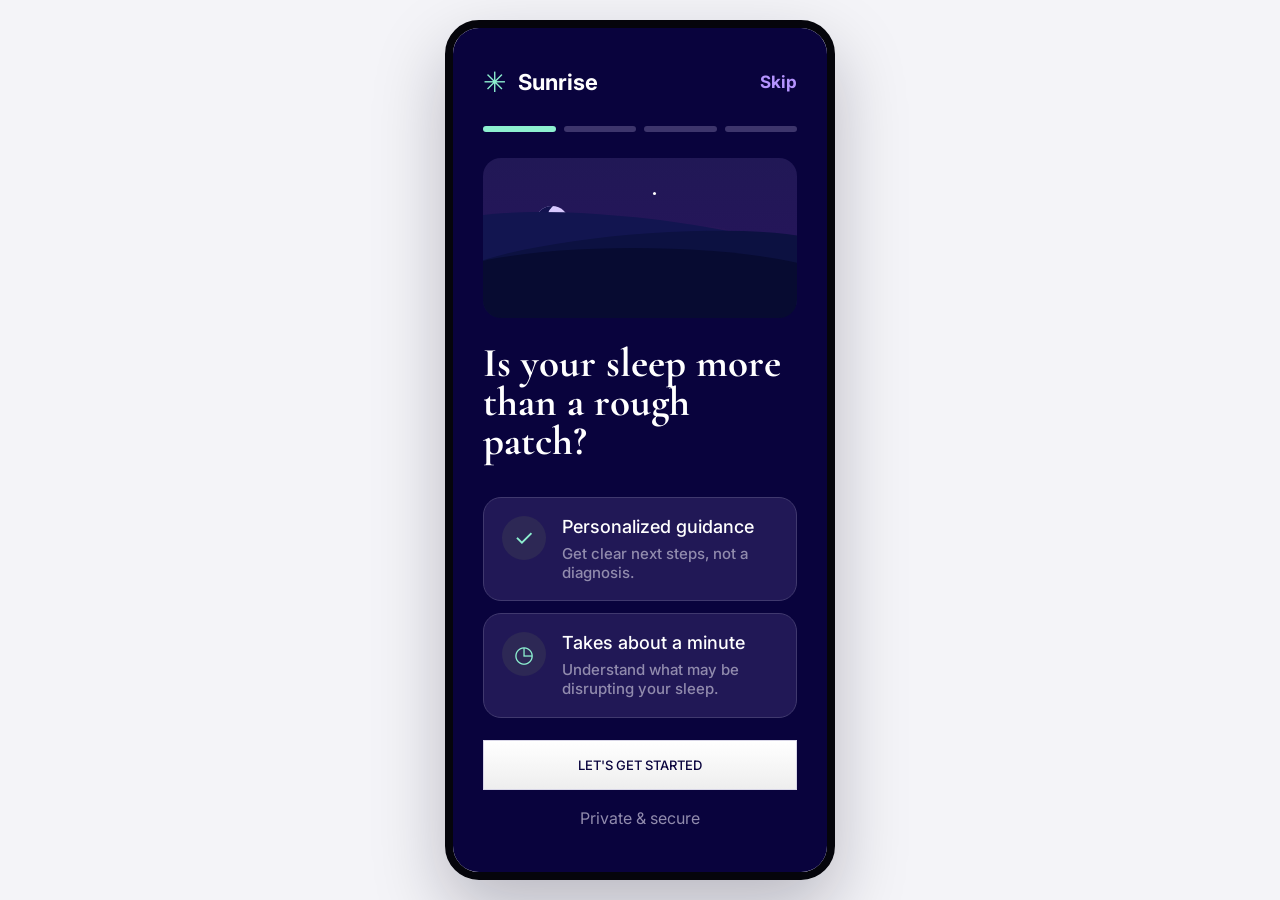
==== commit 01e4b627: "Fix Sunrise app stylesheet routing" ====
--- a/app/index.html
+++ b/app/index.html
@@ -4,8 +4,8 @@
         <meta charset="UTF-8" />
         <meta name="viewport" content="width=device-width, initial-scale=1.0" />
         <title>Sunrise | App concept</title>
-        <link rel="icon" href="../assets/favicon.ico" sizes="any" />
-        <link rel="stylesheet" href="./styles.css" />
+        <link rel="icon" href="/assets/favicon.ico" sizes="any" />
+        <link rel="stylesheet" href="/app/styles.css" />
     </head>
     <body>
         <main class="app-shell" aria-label="Sunrise app prototype">
